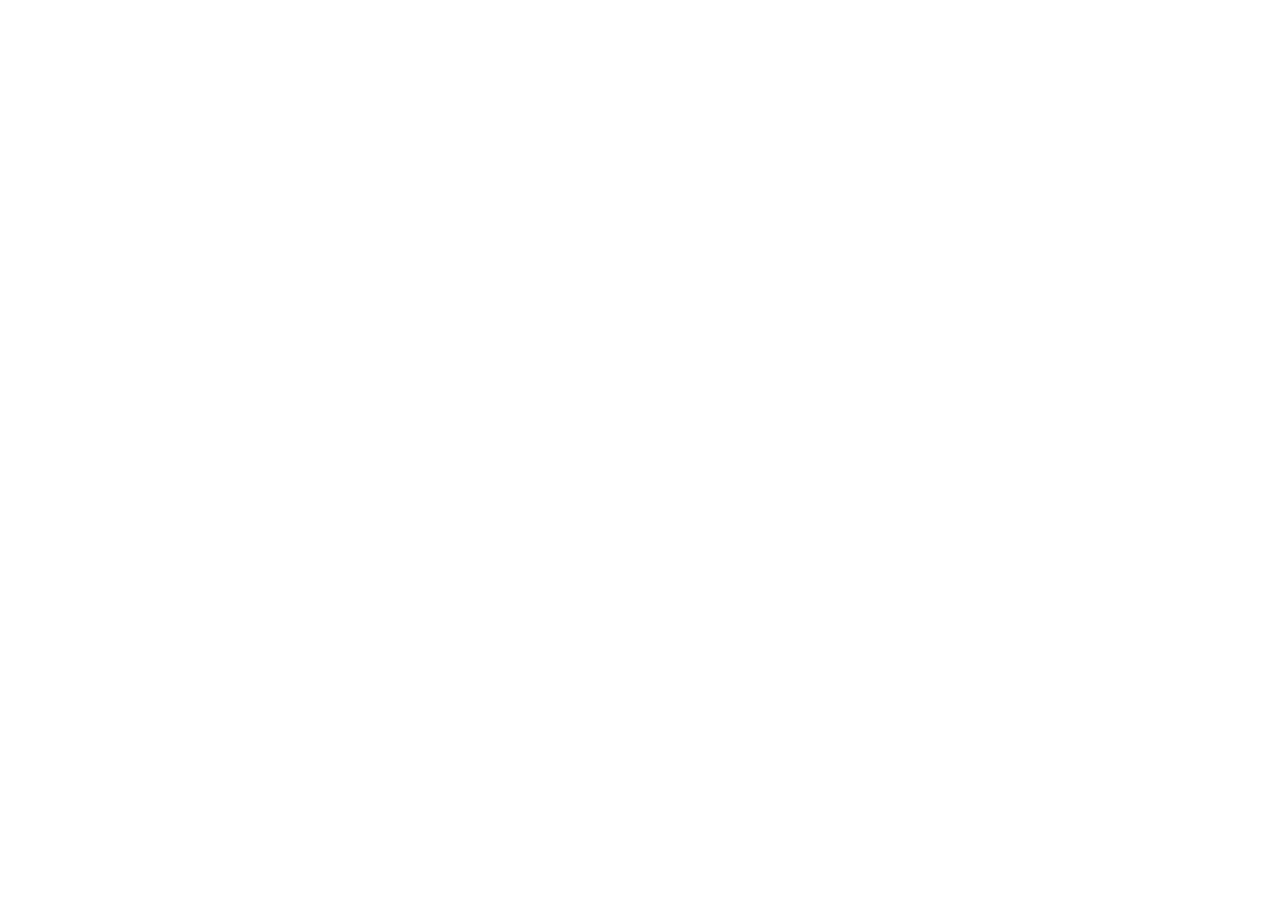
==== index.html @ 884730e3 "Rename 16-index.html to index.html" ====
<!doctype html><html lang="en"><head><meta charset="UTF-8"><meta name="viewport" content="width=device-width, initial-scale=1.0"><meta name="theme-color" content="#131817"><title>Cutlight · Phone export test</title>  <script type="module" crossorigin src="./assets/index-C3JiJuWX.js"></script>
  <link rel="stylesheet" crossorigin href="./assets/index-BeZcneYo.css">
</head><body><div id="app"></div></body></html>
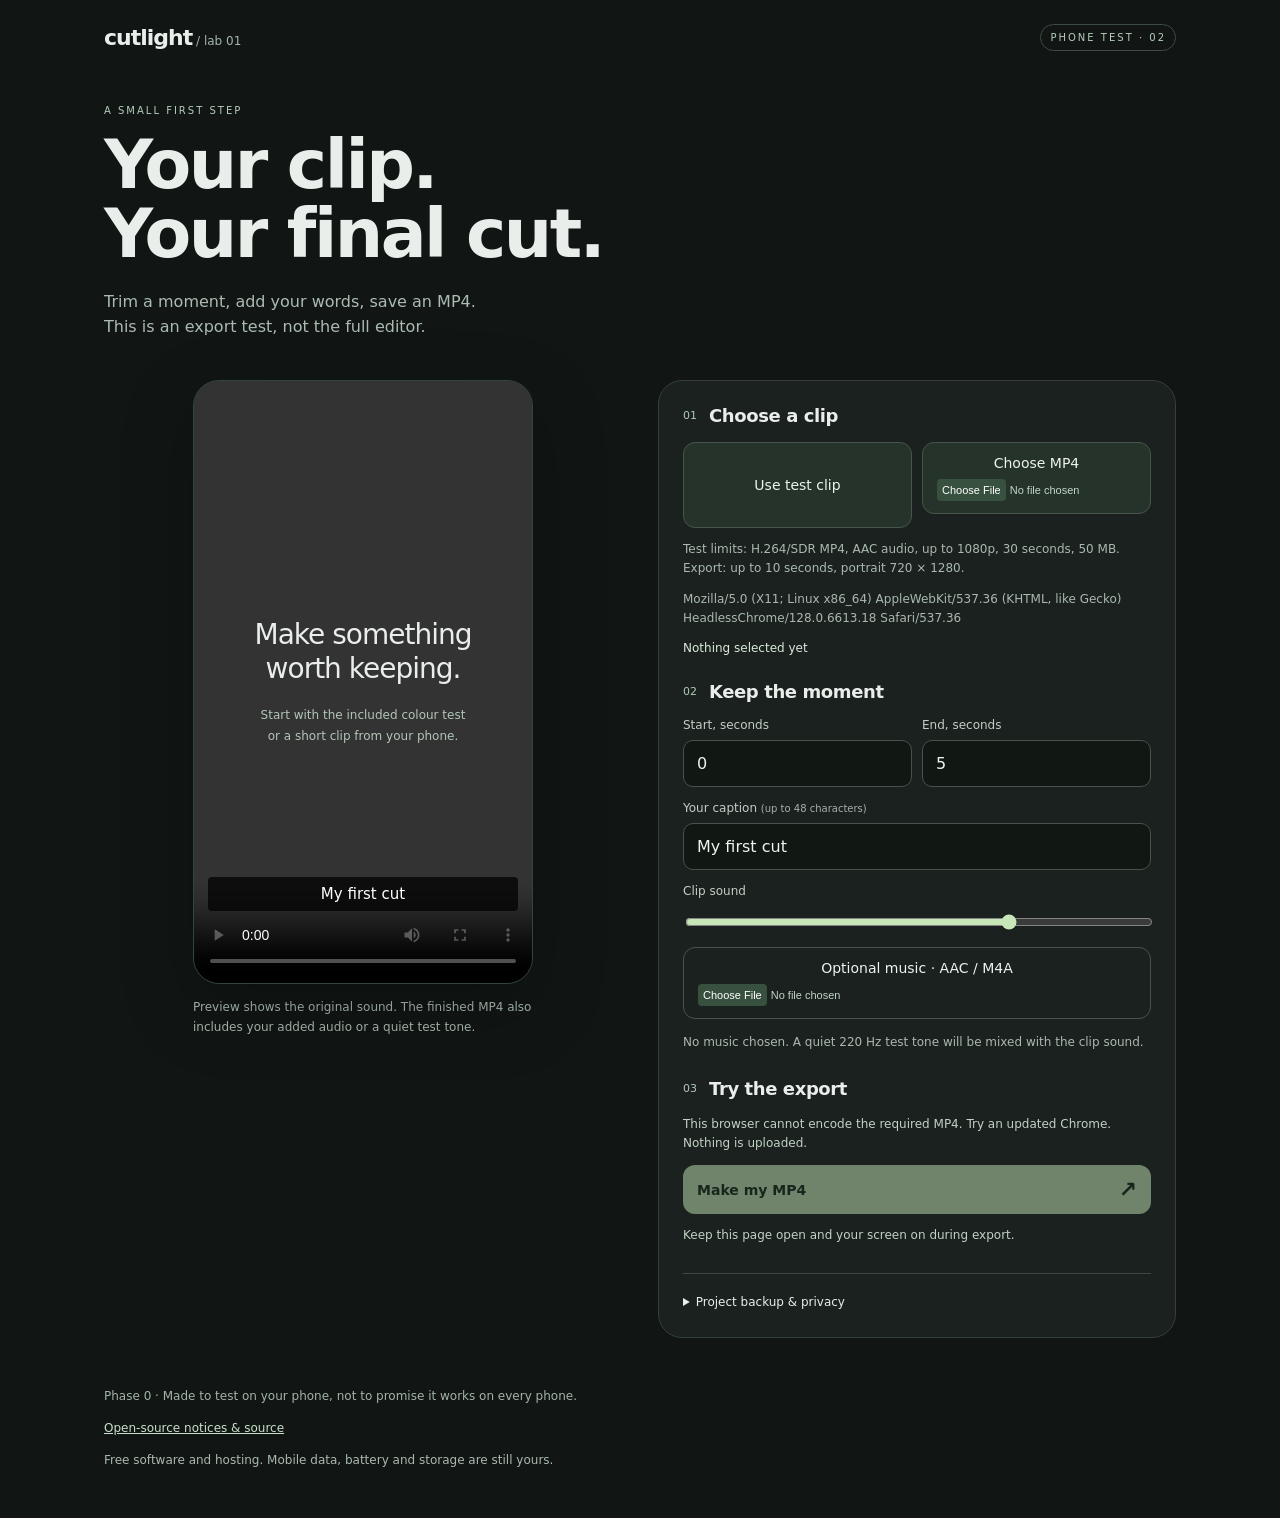
==== commit bf2f0401: "phone-test-02" ====
--- a/index.html
+++ b/index.html
@@ -1,3 +1,3 @@
-<!doctype html><html lang="en"><head><meta charset="UTF-8"><meta name="viewport" content="width=device-width, initial-scale=1.0"><meta name="theme-color" content="#131817"><title>Cutlight · Phone export test</title>  <script type="module" crossorigin src="./assets/index-C3JiJuWX.js"></script>
+<!doctype html><html lang="en"><head><meta charset="UTF-8"><meta name="viewport" content="width=device-width, initial-scale=1.0"><meta name="theme-color" content="#131817"><title>Cutlight · Phone export test</title>  <script type="module" crossorigin src="./assets/index-DX4kZX_C.js"></script>
   <link rel="stylesheet" crossorigin href="./assets/index-BeZcneYo.css">
 </head><body><div id="app"></div></body></html>
--- a/assets/index-BeZcneYo.css
+++ b/assets/index-BeZcneYo.css
@@ -0,0 +1 @@
+:root{color:#e9eeeb;font-synthesis:none;--lightningcss-light: ;--lightningcss-dark:initial;color-scheme:dark;background:#111614;font-family:ui-sans-serif,system-ui,-apple-system,BlinkMacSystemFont,Segoe UI,sans-serif}*{box-sizing:border-box}body{margin:0}main{max-width:1120px;margin:auto;padding:24px}header{justify-content:space-between;align-items:center;gap:10px;display:flex}.brand{color:inherit;letter-spacing:-1px;font-size:22px;font-weight:750;text-decoration:none}.brand span{color:#a5b4ac;letter-spacing:0;font-size:12px;font-weight:400}.tag,.eyebrow{letter-spacing:2px;color:#b5cebb;font-size:10px}.tag{border:1px solid #3c4c42;border-radius:20px;padding:7px 9px}.intro{max-width:560px;padding:44px 0 24px}h1{letter-spacing:-2.5px;margin:14px 0 20px;font-size:clamp(38px,8vw,68px);font-weight:600;line-height:1.02}.intro>p:last-child{color:#acbbb2;max-width:400px;font-size:16px;line-height:1.6}.layout{grid-template-columns:1fr 1fr;align-items:start;gap:36px;display:grid}.viewer{position:sticky;top:20px}.screen{aspect-ratio:9/16;background:linear-gradient(145deg,#223c2e,#16281e);border:1px solid #34453a;border-radius:26px;max-width:340px;margin:auto;position:relative;overflow:hidden;box-shadow:0 24px 70px #0004}.screen video{object-fit:contain;width:100%;height:100%;position:absolute;inset:0}#empty{text-align:center;letter-spacing:-1px;pointer-events:none;flex-direction:column;justify-content:center;align-items:center;font-size:28px;line-height:1.2;display:flex;position:absolute;inset:0}#empty small{letter-spacing:0;color:#b3c6b8;margin-top:20px;font-size:12px;line-height:1.7}#captionPreview{text-align:center;color:#fff;overflow-wrap:anywhere;pointer-events:none;background:#000b;border-radius:4px;padding:8px;font-size:15px;position:absolute;bottom:12%;left:4%;right:4%}#empty[hidden]{display:none}.hint,.fine{color:#aab9af;font-size:12px;line-height:1.6}.hint{max-width:340px;margin:14px auto}.editor{background:#1a211e;border:1px solid #344039;border-radius:24px;padding:24px}.step{align-items:center;gap:12px;margin:26px 0 16px;display:flex}.step:first-child{margin-top:0}.step b{color:#b1c9b9;font-size:11px;font-weight:500}.step h2,h2{letter-spacing:-.4px;margin:0;font-size:18px;font-weight:550}.buttons,.twocol{grid-template-columns:1fr 1fr;gap:10px;display:grid}button,.filebtn,.primary{font:inherit;cursor:pointer;color:#eef3ee;text-align:center;background:#25332b;border:1px solid #46554b;border-radius:12px;justify-content:center;align-items:center;min-height:48px;padding:12px 14px;font-size:14px;text-decoration:none;display:flex}button:active,.filebtn:active{transform:scale(.98)}button:disabled{opacity:.5;cursor:wait}.filebtn input{max-width:100%;margin-top:8px;font-size:11px}.filebtn{flex-direction:column;display:flex}label{color:#c2cfc6;margin-bottom:14px;font-size:12px;display:block}label span{color:#a4b2a8;font-size:10px}input:not([type=file]):not([type=range]){font:inherit;color:#eef4ef;background:#111814;border:1px solid #46534a;border-radius:10px;width:100%;margin-top:8px;padding:13px;font-size:16px;display:block}input[type=range]{accent-color:#c7e7b9;width:100%;margin-top:16px}input[type=file]{color:#c4d5c9;width:100%}input[type=file]::file-selector-button{color:#fff;background:#38503e;border:0;border-radius:4px;padding:5px}button:focus-visible,a:focus-visible,input:focus-visible,summary:focus-visible{outline-offset:4px;outline:3px solid #d5efc5}.primary{color:#172b1b;background:#c6e7b7;border:0;justify-content:space-between;gap:10px;width:100%;font-weight:650}.primary span{font-size:22px}.subtle{background:0 0}.textbtn{background:0 0;min-height:36px;padding:6px 10px}.fileinfo{color:#d9eadb;overflow-wrap:anywhere;font-size:12px}#caps,#status{color:#c2d2c6;overflow-wrap:anywhere;font-size:12px;line-height:1.6}progress{accent-color:#c6e7b7;width:100%;margin-top:16px}.stop{background:#402b27;width:100%;margin-top:10px}#result{margin:24px 0}#finished{background:#000;border-radius:14px;width:100%;max-height:440px;margin:16px 0}details{color:#bacbbf;border-top:1px solid #3c4940;margin-top:28px;padding-top:18px;font-size:12px;line-height:1.7}summary{cursor:pointer;color:#e8efe9}details button,details .filebtn{width:100%;margin:12px 0}footer{color:#a3b4a8;padding:36px 0 12px;font-size:12px;line-height:1.7}footer a{color:#c8e0c9}[hidden]{display:none!important}@media (width<=680px){main{padding:20px}.layout{display:block}.viewer{position:static}.screen{aspect-ratio:9/12;max-width:270px}.screen video{object-fit:contain}#empty{font-size:23px}.intro{padding:28px 0 16px}.intro h1{font-size:44px}.editor{margin-top:24px;padding:20px}.hint{max-width:300px}.buttons{grid-template-columns:1fr}#captionPreview{font-size:13px}header{flex-wrap:wrap}}@media (prefers-reduced-motion:reduce){*{scroll-behavior:auto!important;transition:none!important;animation:none!important}}
